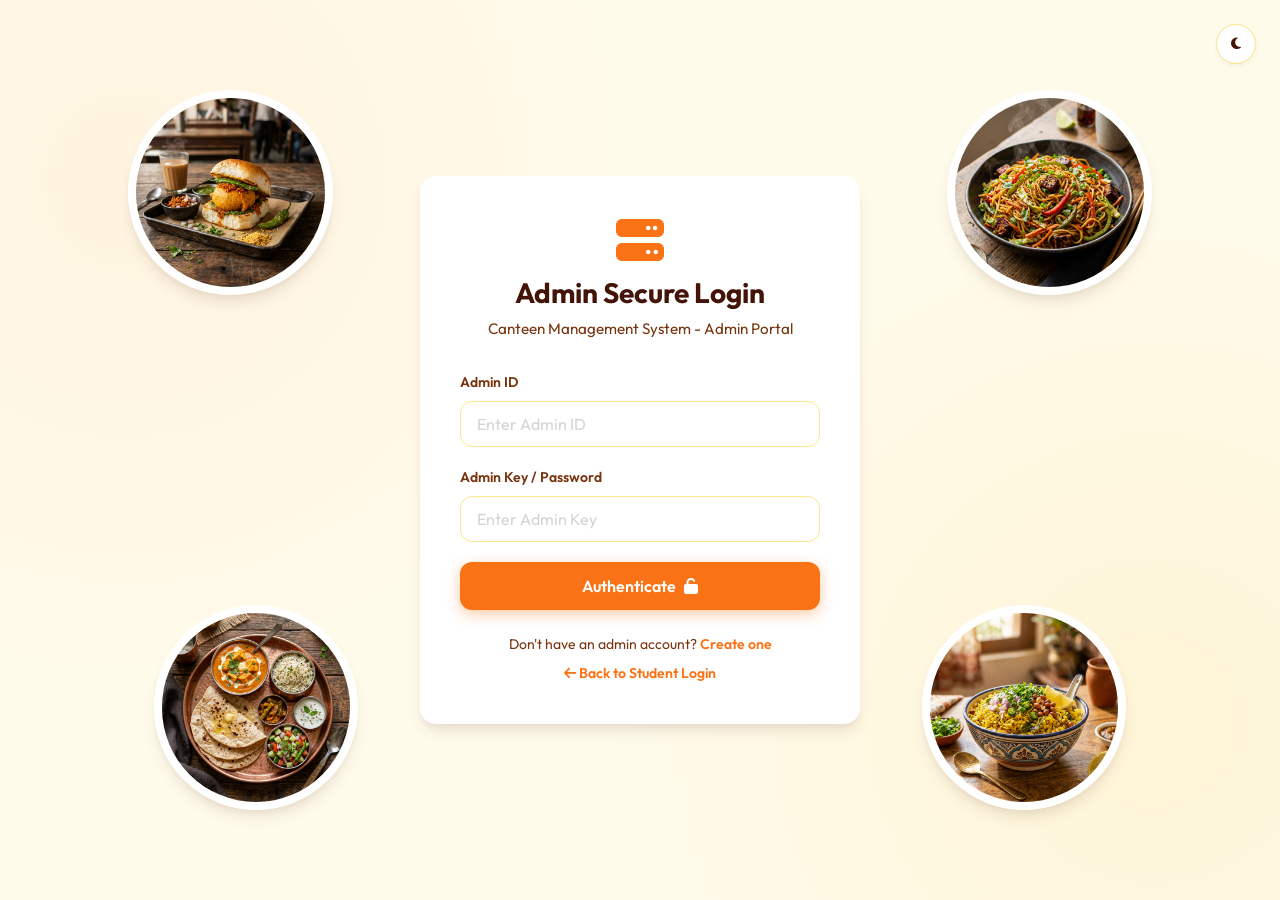
==== admin-dashboard.html @ 91aa5bc1 "Initial commit - Smart Canteen System" ====
<!DOCTYPE html>
<html lang="en">
<head>
    <meta charset="UTF-8">
    <meta name="viewport" content="width=device-width, initial-scale=1.0">
    <title>Admin Dashboard | Smart Canteen</title>
    <link href="https://fonts.googleapis.com/css2?family=Outfit:wght@300;400;500;600;700&display=swap" rel="stylesheet">
    <link rel="stylesheet" href="https://cdnjs.cloudflare.com/ajax/libs/font-awesome/6.4.0/css/all.min.css">
    <link rel="stylesheet" href="style.css">
    <style>
        .admin-main { padding-top: 2rem; padding-bottom: 4rem; }
        .stats-grid { display: grid; grid-template-columns: repeat(auto-fit, minmax(200px, 1fr)); gap: 1.5rem; margin-bottom: 2.5rem; }
        .stat-card { background: var(--surface); padding: 1.5rem; border-radius: var(--radius-lg); box-shadow: var(--shadow-sm); border-bottom: 4px solid var(--primary); }
        .stat-val { font-size: 2rem; font-weight: 700; color: var(--text-main); }
        .stat-label { font-size: 0.9rem; color: var(--text-muted); font-weight: 500; }
        
        .admin-section { background: var(--surface); border-radius: var(--radius-lg); box-shadow: var(--shadow-sm); padding: 1.5rem; margin-bottom: 2.5rem; }
        .table-responsive { overflow-x: auto; }
        table { width: 100%; border-collapse: collapse; text-align: left; }
        th { padding: 1rem; border-bottom: 2px solid var(--border); font-weight: 700; color: var(--text-muted); }
        td { padding: 1rem; border-bottom: 1px solid var(--border); vertical-align: middle; }
        
        .status-select { padding: 0.4rem; border-radius: var(--radius-sm); border: 1px solid var(--border); background: var(--surface); color: var(--text-main); font-family: inherit; }
        .status-select option { background: var(--surface); color: var(--text-main); }
        
        .inventory-item { display: flex; justify-content: space-between; align-items: center; padding: 0.75rem 0; border-bottom: 1px solid var(--border); }
        .switch { position: relative; display: inline-block; width: 50px; height: 24px; }
        .switch input { opacity: 0; width: 0; height: 0; }
        .slider { position: absolute; cursor: pointer; top: 0; left: 0; right: 0; bottom: 0; background-color: #ccc; transition: .4s; border-radius: 24px; }
        .slider:before { position: absolute; content: ""; height: 18px; width: 18px; left: 4px; bottom: 3px; background-color: white; transition: .4s; border-radius: 50%; }
        input:checked + .slider { background-color: var(--primary); }
        input:checked + .slider:before { transform: translateX(26px); }
    </style>
</head>
<body style="background-color: var(--background);">
    <header class="app-header">
        <div class="container nav-container">
            <a href="#" class="nav-brand">
                <i class="fa-solid fa-shield-halved"></i> Admin Portal
            </a>
            <div class="nav-actions">
                <button id="theme-toggle" class="theme-toggle-nav"><i class="fa-solid fa-moon"></i></button>
                <div class="user-profile">
                    <div class="user-avatar" style="background: var(--text-main); color: white;">A</div>
                    <div class="user-info" style="display: block;">
                        <div class="user-name">Head Administrator</div>
                        <div class="user-role">System Access Enabled</div>
                    </div>
                </div>
                <button class="btn btn-outline" style="width: auto; padding: 0.5rem 1rem;" onclick="window.logout()">
                    Logout <i class="fa-solid fa-right-from-bracket"></i>
                </button>
            </div>
        </div>
    </header>

    <main class="container admin-main">
        <div class="stats-grid animate-fade-in">
            <div class="stat-card">
                <div class="stat-label">Total Revenue</div>
                <div class="stat-val" id="stat-revenue">₹0.00</div>
            </div>
            <div class="stat-card">
                <div class="stat-label">Total Orders</div>
                <div class="stat-val" id="stat-orders">0</div>
            </div>
            <div class="stat-card" style="border-color: var(--success);">
                <div class="stat-label">Items Sold Today</div>
                <div class="stat-val" id="stat-items">0</div>
            </div>
            <div class="stat-card" style="border-color: var(--secondary);">
                <div class="stat-label">Stock Warnings</div>
                <div class="stat-val" id="stat-stock">0</div>
            </div>
        </div>

        <!-- Canteen Settings -->
        <div class="admin-section animate-fade-in">
            <h2 style="margin-bottom:1.5rem;"><i class="fa-solid fa-clock" style="color:var(--primary);"></i> Canteen Operating Hours</h2>
            <div style="background:var(--background); padding:1.5rem; border-radius:var(--radius-md); display:flex; gap:1.5rem; align-items:center; flex-wrap:wrap;">
                <div style="flex:1; min-width:200px;">
                    <label class="form-label">Opening Time</label>
                    <input type="time" id="canteen-open" class="form-input">
                </div>
                <div style="flex:1; min-width:200px;">
                    <label class="form-label">Closing Time</label>
                    <input type="time" id="canteen-close" class="form-input">
                </div>
                <div style="display:flex; align-items:flex-end;">
                    <button class="btn btn-primary" style="margin-top:auto;" onclick="saveCanteenHours()">
                        <i class="fa-solid fa-save"></i> Save Hours
                    </button>
                </div>
            </div>
            <p style="font-size: 0.85rem; color: var(--text-muted); margin-top: 0.5rem;"><i class="fa-solid fa-circle-info"></i> Students will not be able to interact with the cart out of these hours.</p>
        </div>

        <!-- Monthly Sales Section -->
        <div class="admin-section animate-fade-in delay-1">
            <div style="display: flex; justify-content: space-between; align-items: center; margin-bottom: 1.5rem; flex-wrap: wrap; gap: 1rem;">
                <h2><i class="fa-solid fa-chart-bar" style="color: var(--primary);"></i> Sales Report</h2>
                <div style="display: flex; gap: 0.5rem;">
                    <select id="report-type-filter" class="status-select" style="padding: 0.5rem 1rem; font-size: 0.95rem;" onchange="renderSalesReport()">
                        <option value="daily">Daily</option>
                        <option value="weekly">Weekly</option>
                        <option value="monthly" selected>Monthly</option>
                    </select>
                </div>
            </div>
            <!-- Bar Chart -->
            <div id="monthly-chart" style="display: flex; align-items: flex-end; gap: 0.5rem; height: 180px; padding: 0 0.5rem 0.5rem; border-bottom: 2px solid var(--border); margin-bottom: 1.5rem; overflow-x: auto;"></div>
            <!-- Monthly Table -->
            <div class="table-responsive">
                <table>
                    <thead>
                        <tr>
                            <th id="report-period-head">Period</th>
                            <th>Orders</th>
                            <th>Items Sold</th>
                            <th>Revenue (Delivered)</th>
                            <th>Avg. Order Value</th>
                        </tr>
                    </thead>
                    <tbody id="monthly-table-body"></tbody>
                    <tfoot>
                        <tr style="font-weight: 700; background: var(--background);">
                            <td>Total</td>
                            <td id="monthly-total-orders">0</td>
                            <td id="monthly-total-items">0</td>
                            <td id="monthly-total-revenue">₹0.00</td>
                            <td>—</td>
                        </tr>
                    </tfoot>
                </table>
            </div>
        </div>

        <div class="admin-section animate-fade-in delay-2">
            <h2 style="margin-bottom: 1.5rem;"><i class="fa-solid fa-list-check" style="color: var(--primary);"></i> Live Order Management</h2>
            <div class="table-responsive">
                <table>
                    <thead>
                        <tr>
                            <th>Order ID</th>
                            <th>Customer</th>
                            <th>Items</th>
                            <th>Total</th>
                            <th>Status</th>
                        </tr>
                    </thead>
                    <tbody id="orders-admin-body">
                        <!-- Loaded via JS -->
                    </tbody>
                </table>
            </div>
        </div>

        <!-- Menu Management -->
        <div class="admin-section animate-fade-in delay-3">
            <h2 style="margin-bottom:1.5rem;"><i class="fa-solid fa-utensils" style="color:var(--primary);"></i> Menu Management</h2>
            <details style="margin-bottom:1.5rem;">
                <summary style="cursor:pointer;font-weight:700;color:var(--primary);padding:0.75rem;background:var(--background);border-radius:var(--radius-md);display:flex;align-items:center;gap:0.5rem;">
                    <i class="fa-solid fa-circle-plus"></i>&nbsp;Add New Menu Item
                </summary>
                <div style="border:1px solid var(--border);border-radius:0 0 var(--radius-md) var(--radius-md);padding:1.25rem;display:grid;grid-template-columns:1fr 1fr;gap:1rem;">
                    <div><label class="form-label">Name *</label><input type="text" id="new-name" class="form-input" placeholder="e.g. Paneer Tikka"></div>
                    <div><label class="form-label">Price (Rs) *</label><input type="number" id="new-price" class="form-input" placeholder="80" min="1"></div>
                    <div><label class="form-label">Type *</label><select id="new-type" class="form-input status-select" style="padding:0.75rem;"><option value="veg">Veg</option><option value="non-veg">Non-Veg</option></select></div>
                    <div><label class="form-label">Category *</label><select id="new-category" class="form-input status-select" style="padding:0.75rem;"><option value="Snacks">Snacks</option><option value="Breakfast">Breakfast</option><option value="Meals">Lunch / Meals</option><option value="Beverages">Beverages</option><option value="Chinese">Chinese</option><option value="Burgers">Fast Food</option><option value="Starters">Starters</option></select></div>
                    <div style="grid-column:1/-1;"><label class="form-label">Image URL</label><input type="text" id="new-img" class="form-input" placeholder="https://... or leave blank for auto-image"></div>
                    <div style="grid-column:1/-1;"><label class="form-label">Description</label><input type="text" id="new-desc" class="form-input" placeholder="Short description"></div>
                    <div style="grid-column:1/-1;"><button class="btn btn-primary" style="width:auto;" onclick="adminAddItem()"><i class="fa-solid fa-plus"></i> Add to Menu</button></div>
                </div>
            </details>
            <div style="margin-bottom: 1.25rem; position: relative;">
                <i class="fa-solid fa-search" style="position: absolute; left: 1rem; top: 50%; transform: translateY(-50%); color: var(--text-muted);"></i>
                <input type="text" id="admin-menu-search" class="form-input" placeholder="Search menu by name, type, or description..." style="padding-left: 2.75rem; border-radius: var(--radius-full);" oninput="renderMenuManagement()">
            </div>
            
            <details class="animate-fade-in" style="margin-bottom: 1.5rem;">
                <summary style="cursor:pointer;font-weight:700;color:var(--primary);padding:0.75rem;background:var(--background);border-radius:var(--radius-md);display:flex;align-items:center;gap:0.5rem; border: 1px solid var(--border);">
                    <i class="fa-solid fa-list"></i>&nbsp;Existing Menu Items (Click to minimize/expand)
                </summary>
                <div class="table-responsive" style="border: 1px solid var(--border); border-top: none; border-radius: 0 0 var(--radius-md) var(--radius-md); max-height: 400px; overflow-y: auto;">
                    <table>
                        <thead><tr><th style="position:sticky; top:0; background:var(--surface);">#</th><th style="position:sticky; top:0; background:var(--surface);">Name</th><th style="position:sticky; top:0; background:var(--surface);">Type</th><th style="position:sticky; top:0; background:var(--surface);">Price</th><th style="position:sticky; top:0; background:var(--surface);">Availability</th><th style="position:sticky; top:0; background:var(--surface);">Actions</th></tr></thead>
                        <tbody id="menu-manage-body"></tbody>
                    </table>
                </div>
            </details>
        </div>


        <!-- Edit Item Modal -->
        <div id="edit-item-modal" style="display:none;position:fixed;top:0;left:0;width:100%;height:100%;background:rgba(0,0,0,0.6);z-index:4000;align-items:center;justify-content:center;backdrop-filter:blur(4px);">
            <div style="background:var(--surface);width:90%;max-width:480px;border-radius:var(--radius-lg);padding:1.5rem;box-shadow:var(--shadow-lg);">
                <h3 style="margin-bottom:1.25rem;"><i class="fa-solid fa-pen-to-square" style="color:var(--primary);"></i> Edit Menu Item</h3>
                <input type="hidden" id="edit-id">
                <div style="display:grid;grid-template-columns:1fr 1fr;gap:1rem;">
                    <div><label class="form-label">Name</label><input type="text" id="edit-name" class="form-input"></div>
                    <div><label class="form-label">Price (Rs)</label><input type="number" id="edit-price" class="form-input" min="1"></div>
                    <div><label class="form-label">Type</label><select id="edit-type" class="form-input status-select" style="padding:0.75rem;"><option value="veg">Veg</option><option value="non-veg">Non-Veg</option></select></div>
                    <div><label class="form-label">Image URL</label><input type="text" id="edit-img" class="form-input"></div>
                    <div style="grid-column:1/-1;"><label class="form-label">Description</label><input type="text" id="edit-desc" class="form-input"></div>
                </div>
                <div style="display:flex;gap:1rem;margin-top:1.25rem;">
                    <button class="btn btn-outline" style="flex:1;" onclick="closeEditModal()">Cancel</button>
                    <button class="btn btn-primary" style="flex:2;" onclick="saveEditItem()"><i class="fa-solid fa-check"></i> Save Changes</button>
                </div>
            </div>
        </div>
    </main>

    <script src="js/state.js"></script>
    <script src="js/auth.js"></script>
    <script src="js/menu.js"></script> <!-- To get menuItems array -->
    <script>
        // Secure Admin check
        if (typeof window.requireAdmin === 'function') requireAdmin();

        async function renderAdminDashboard() {
            const orders = window.getAllOrders ? window.getAllOrders() : [];
            const oosCount = JSON.parse(localStorage.getItem('canteen_out_of_stock') || '[]').length;
            
            try {
                const res = await fetch('http://127.0.0.1:5000/api/admin/dashboard');
                const data = await res.json();
                if (data.overall) {
                    document.getElementById('stat-revenue').innerText = `₹${data.overall.total_revenue.toFixed(2)}`;
                    document.getElementById('stat-orders').innerText = data.overall.total_orders;
                }
            } catch (err) {
                // Fallback to local
                const revenue = orders.reduce((sum, o) => sum + o.total, 0);
                document.getElementById('stat-revenue').innerText = `₹${revenue.toFixed(2)}`;
                document.getElementById('stat-orders').innerText = orders.length;
            }

            const totalItems = orders.reduce((sum, o) => sum + o.items.reduce((s,i) => s + i.qty, 0), 0);
            document.getElementById('stat-items').innerText = totalItems;
            document.getElementById('stat-stock').innerText = oosCount;

            const tableBody = document.getElementById('orders-admin-body');
            tableBody.innerHTML = orders.map(order => `
                <tr>
                    <td><strong>${order.id}</strong><div style="font-size: 0.75rem; color: var(--text-muted);">${new Date(order.time).toLocaleTimeString()}</div></td>
                    <td>${order.userName}<div style="font-size: 0.75rem; color: var(--text-muted);">${order.userType}</div></td>
                    <td>${order.items.map(i => `${i.qty}x ${i.name}`).join(', ')}</td>
                    <td>₹${order.total.toFixed(2)}</td>
                    <td>
                        <select class="status-select" onchange="handleStatusChange('${order.id}', this.value)">
                            <option value="pending" ${order.status === 'pending' ? 'selected' : ''}>Pending</option>
                            <option value="preparing" ${order.status === 'preparing' ? 'selected' : ''}>Preparing</option>
                            <option value="ready" ${order.status === 'ready' ? 'selected' : ''}>Ready</option>
                            <option value="delivered" ${order.status === 'delivered' ? 'selected' : ''}>Delivered</option>
                            <option value="cancelled" ${order.status === 'cancelled' ? 'selected' : ''}>Cancelled</option>
                        </select>
                    </td>
                </tr>
            `).join('');

            const invList = document.getElementById('inventory-list');
            if (window.menuItems) {
                invList.innerHTML = window.menuItems.map(item => {
                    const isOOS = window.isOutOfStock(item.name);
                    return `
                        <div class="inventory-item">
                            <div>
                                <strong>${item.name}</strong>
                                <span style="font-size: 0.8rem; margin-left:1rem; color: var(--text-muted);">${item.type}</span>
                            </div>
                            <div style="display: flex; align-items: center; gap: 1rem;">
                                <span style="font-size: 0.8rem; font-weight: 700; color: ${isOOS ? 'var(--danger)' : 'var(--success)'};">${isOOS ? 'OUT OF STOCK' : 'AVAILABLE'}</span>
                                <label class="switch">
                                    <input type="checkbox" ${!isOOS ? 'checked' : ''} onchange="handleStockToggle('${item.name}')">
                                    <span class="slider"></span>
                                </label>
                            </div>
                        </div>
                    `;
                }).join('');
            }
        }

        window.handleStatusChange = function(id, val) {
            if (window.updateOrderStatus(id, val)) renderAdminDashboard();
        }

        window.handleStockToggle = function(name) {
            window.toggleOutOfStock(name);
            renderMenuManagement();
            renderAdminDashboard();
        }

        // ---- Menu Management ----
        function renderMenuManagement() {
            let menu = window.getAdminMenu ? window.getAdminMenu() : (window.menuItems || []);
            
            // Search filter
            const searchTerm = (document.getElementById('admin-menu-search')?.value || '').toLowerCase();
            if (searchTerm) {
                menu = menu.filter(item => 
                    item.name.toLowerCase().includes(searchTerm) || 
                    (item.desc && item.desc.toLowerCase().includes(searchTerm)) ||
                    (item.type && item.type.toLowerCase().includes(searchTerm))
                );
            }
            
            const tbody = document.getElementById('menu-manage-body');
            tbody.innerHTML = menu.map((item, idx) => {
                const isOOS = window.isOutOfStock(item.name);
                return `<tr>
                    <td>${idx + 1}</td>
                    <td><strong>${item.name}</strong><div style="font-size:0.75rem;color:var(--text-muted);">${item.desc || ''}</div></td>
                    <td><span style="font-size:0.8rem;font-weight:600;color:${item.type==='veg'?'var(--success)':'#ef4444'}">${item.type === 'veg' ? '🥗 Veg' : '🍗 Non-Veg'}</span></td>
                    <td style="font-weight:600;">₹${item.price}</td>
                    <td>
                        <label class="switch">
                            <input type="checkbox" ${!isOOS ? 'checked' : ''} onchange="handleStockToggle('${item.name}')">
                            <span class="slider"></span>
                        </label>
                        <span style="font-size:0.75rem;color:${isOOS?'var(--danger)':'var(--success)'}; margin-left:0.5rem;">${isOOS?'Out of Stock':'Available'}</span>
                    </td>
                    <td style="display:flex; gap:0.5rem; flex-wrap:wrap;">
                        <button class="btn btn-outline" style="padding:0.4rem 0.7rem; font-size:0.8rem;" onclick="openEditModal(${item.id})"><i class="fa-solid fa-pen"></i> Edit</button>
                        <button style="padding:0.4rem 0.7rem; font-size:0.8rem; background:#ef4444; color:white; border:none; border-radius:var(--radius-sm); cursor:pointer;" onclick="adminDeleteItem(${item.id})"><i class="fa-solid fa-trash"></i> Delete</button>
                    </td>
                </tr>`;
            }).join('');
        }

        window.adminAddItem = async function() {
            const name = document.getElementById('new-name').value.trim();
            const price = parseFloat(document.getElementById('new-price').value);
            const type = document.getElementById('new-type').value;
            const category = document.getElementById('new-category').value;
            const img = document.getElementById('new-img').value.trim() || '';
            const desc = document.getElementById('new-desc').value.trim();
            if (!name || !price) { alert('Name and Price are required!'); return; }
            await window.addMenuItem({ name, price, type, category, img, desc });
            ['new-name','new-price','new-img','new-desc'].forEach(id => document.getElementById(id).value = '');
            renderMenuManagement();
            alert(`✅ "${name}" added to menu!`);
        };

        window.openEditModal = function(id) {
            const menu = window.getAdminMenu();
            const item = menu.find(i => i.id === id);
            if (!item) return;
            document.getElementById('edit-id').value = id;
            document.getElementById('edit-name').value = item.name;
            document.getElementById('edit-price').value = item.price;
            document.getElementById('edit-type').value = item.type;
            document.getElementById('edit-img').value = item.img || '';
            document.getElementById('edit-desc').value = item.desc || '';
            document.getElementById('edit-item-modal').style.display = 'flex';
        };

        window.closeEditModal = function() {
            document.getElementById('edit-item-modal').style.display = 'none';
        };

        window.saveEditItem = async function() {
            const id = parseInt(document.getElementById('edit-id').value);
            const updates = {
                name: document.getElementById('edit-name').value.trim(),
                price: parseFloat(document.getElementById('edit-price').value),
                type: document.getElementById('edit-type').value,
                img: document.getElementById('edit-img').value.trim(),
                desc: document.getElementById('edit-desc').value.trim()
            };
            if (!updates.name || !updates.price) { alert('Name and Price are required!'); return; }
            await window.updateMenuItem(id, updates);
            closeEditModal();
            renderMenuManagement();
        };

        window.adminDeleteItem = async function(id) {
            const menu = window.getAdminMenu();
            const item = menu.find(i => i.id === id);
            if (!item) return;
            if (!confirm(`Delete "${item.name}" from the menu? This cannot be undone.`)) return;
            await window.deleteMenuItem(id);
            renderMenuManagement();
        };

        // ---- Sales Reports ----
        const MONTHS = ['Jan','Feb','Mar','Apr','May','Jun','Jul','Aug','Sep','Oct','Nov','Dec'];

        async function renderSalesReport() {
            const reportType = document.getElementById('report-type-filter').value;
            const periodHead = document.getElementById('report-period-head');
            if(reportType === 'daily') periodHead.innerText = 'Date';
            else if(reportType === 'weekly') periodHead.innerText = 'Week';
            else periodHead.innerText = 'Month';

            try {
                const res = await fetch('http://127.0.0.1:5000/api/admin/dashboard');
                const data = await res.json();
                
                if (data.monthly_sales && data.daily_sales && data.weekly_sales) {
                    let activeData = data.monthly_sales;
                    let labelKey = 'month';
                    let revKey = 'monthly_revenue';
                    
                    if (reportType === 'daily') {
                        activeData = data.daily_sales;
                        labelKey = 'date';
                        revKey = 'daily_revenue';
                    } else if (reportType === 'weekly') {
                        activeData = data.weekly_sales;
                        labelKey = 'week';
                        revKey = 'weekly_revenue';
                    }

                    const maxRev = Math.max(...activeData.map(m => parseFloat(m[revKey])), 1);

                    const chart = document.getElementById('monthly-chart');
                    chart.innerHTML = [...activeData].reverse().slice(-12).map(m => {
                        const rev = parseFloat(m[revKey]);
                        const pct = Math.round((rev / maxRev) * 100);
                        const color = rev > 0 ? 'var(--primary)' : 'var(--border)';
                        return `
                            <div style="display:flex;flex-direction:column;align-items:center;flex:1;min-width:40px;gap:4px;">
                                <span style="font-size:0.65rem;font-weight:700;color:var(--text-muted);">${rev > 0 ? '₹' + (rev/1000).toFixed(1) + 'k' : ''}</span>
                                <div style="width:100%;background:${color};border-radius:4px 4px 0 0;height:${Math.max(pct, rev > 0 ? 4 : 2)}%;transition:height 0.4s ease;"></div>
                                <span style="font-size:0.7rem;color:var(--text-muted);">${m[labelKey]}</span>
                            </div>
                        `;
                    }).join(''); // Show oldest to newest in chart

                    // Table
                    const tbody = document.getElementById('monthly-table-body');
                    let totOrders = 0, totRev = 0;
                    tbody.innerHTML = activeData.map(m => {
                        const orders = m.total_orders;
                        const rev = parseFloat(m[revKey]);
                        totOrders += orders;
                        totRev += rev;
                        const avg = orders > 0 ? (rev / orders) : 0;
                        return `<tr>
                            <td><strong>${m[labelKey]}</strong></td>
                            <td>${orders}</td>
                            <td>—</td>
                            <td style="color:var(--primary);font-weight:600;">₹${rev.toFixed(2)}</td>
                            <td>₹${avg.toFixed(2)}</td>
                        </tr>`;
                    }).join('') || `<tr><td colspan="5" style="text-align:center;color:var(--text-muted);padding:2rem;">No data available</td></tr>`;

                    document.getElementById('monthly-total-orders').innerText = totOrders;
                    document.getElementById('monthly-total-items').innerText = '—';
                    document.getElementById('monthly-total-revenue').innerText = `₹${totRev.toFixed(2)}`;
                    return;
                }
            } catch (err) {
                console.error("Failed to fetch backend dashboard data", err);
            }

            // Fallback: Local logic (Simplified fallback since backend is updated)
            const orders = window.getAllOrders ? window.getAllOrders() : [];
            const localData = Array.from({length: 12}, (_, i) => ({ month: i, orders: 0, items: 0, revenue: 0 }));

            orders.forEach(o => {
                const d = new Date(o.time);
                if (d.getFullYear() !== new Date().getFullYear()) return;
                const m = d.getMonth();
                localData[m].orders++;
                if (o.status === 'delivered') localData[m].revenue += o.total;
                localData[m].items += o.items.reduce((s,i) => s + i.qty, 0);
            });

            const maxRev = Math.max(...localData.map(m => m.revenue), 1);

            // Bar Chart
            const chart = document.getElementById('monthly-chart');
            chart.innerHTML = localData.map(m => {
                const pct = Math.round((m.revenue / maxRev) * 100);
                const color = m.revenue > 0 ? 'var(--primary)' : 'var(--border)';
                return `
                    <div style="display:flex;flex-direction:column;align-items:center;flex:1;min-width:40px;gap:4px;">
                        <span style="font-size:0.65rem;font-weight:700;color:var(--text-muted);">${m.revenue > 0 ? '₹' + (m.revenue/1000).toFixed(1) + 'k' : ''}</span>
                        <div style="width:100%;background:${color};border-radius:4px 4px 0 0;height:${Math.max(pct, m.revenue > 0 ? 4 : 2)}%;transition:height 0.4s ease;"></div>
                        <span style="font-size:0.7rem;color:var(--text-muted);">${MONTHS[m.month]}</span>
                    </div>
                `;
            }).join('');

            // Table
            const tbody = document.getElementById('monthly-table-body');
            let totOrders = 0, totItems = 0, totRev = 0;
            tbody.innerHTML = localData.map(m => {
                if (m.orders === 0) return '';
                totOrders += m.orders;
                totItems += m.items;
                totRev += m.revenue;
                const avg = m.orders > 0 ? (m.revenue / m.orders) : 0;
                return `<tr>
                    <td><strong>${MONTHS[m.month]}</strong></td>
                    <td>${m.orders}</td>
                    <td>${m.items}</td>
                    <td style="color:var(--primary);font-weight:600;">₹${m.revenue.toFixed(2)}</td>
                    <td>₹${avg.toFixed(2)}</td>
                </tr>`;
            }).join('') || `<tr><td colspan="5" style="text-align:center;color:var(--text-muted);padding:2rem;">No orders found for ${year}</td></tr>`;

            document.getElementById('monthly-total-orders').innerText = totOrders;
            document.getElementById('monthly-total-items').innerText = totItems;
            document.getElementById('monthly-total-revenue').innerText = `₹${totRev.toFixed(2)}`;
        }

        // ---- Canteen Settings ----
        async function fetchCanteenHours() {
            try {
                const res = await fetch('http://127.0.0.1:5000/api/settings');
                if (res.ok) {
                    const data = await res.json();
                    if (data.settings) {
                        document.getElementById('canteen-open').value = data.settings.opening_time || '09:00';
                        document.getElementById('canteen-close').value = data.settings.closing_time || '18:00';
                    }
                }
            } catch (err) {
                console.error("Failed to fetch settings", err);
            }
        }

        async function saveCanteenHours() {
            const open = document.getElementById('canteen-open').value;
            const close = document.getElementById('canteen-close').value;
            if (!open || !close) { alert('Please select both opening and closing times.'); return; }
            
            try {
                const res = await fetch('http://127.0.0.1:5000/api/settings', {
                    method: 'PUT',
                    headers: { 'Content-Type': 'application/json' },
                    body: JSON.stringify({ settings: { opening_time: open, closing_time: close } })
                });
                if (res.ok) {
                    alert('Canteen operating hours updated successfully!');
                } else {
                    alert('Failed to update hours.');
                }
            } catch(e) {
                console.error(e);
                alert('Error updating hours');
            }
        }

        document.addEventListener('DOMContentLoaded', () => {
            renderAdminDashboard();
            renderSalesReport();
            fetchCanteenHours();
            if (typeof renderMenuManagement === 'function') renderMenuManagement();
        });
    </script>
    <script src="script.js"></script>
</body>
</html>
---- style.css ----
:root {
    --primary: #f97316;
    --primary-hover: #ea580c;
    --primary-light: #ffedd5;
    --secondary: #fbbf24;
    --background: #fffbeb;
    --surface: #ffffff;
    --text-main: #431407;
    --text-muted: #78350f;
    --text-light: #9a3412;
    --border: #fde68a;
    --success: #10b981;
    --danger: #ef4444;
    --shadow-sm: 0 2px 4px rgba(67, 20, 7, 0.05);
    --shadow-md: 0 4px 6px -1px rgba(67, 20, 7, 0.1), 0 2px 4px -1px rgba(67, 20, 7, 0.06);
    --shadow-lg: 0 10px 15px -3px rgba(67, 20, 7, 0.1), 0 4px 6px -2px rgba(67, 20, 7, 0.05);
    --radius-sm: 0.5rem;
    --radius-md: 0.75rem;
    --radius-lg: 1rem;
    --radius-full: 9999px;
    --transition: all 0.3s cubic-bezier(0.4, 0, 0.2, 1);
  }
  
  [data-theme="dark"] {
    --primary: #f97316;
    --primary-hover: #fb923c;
    --primary-light: #431407;
    --secondary: #fbbf24;
    --background: #1c1917;
    --surface: #292524;
    --text-main: #f5f5f4;
    --text-muted: #d6d3d1;
    --text-light: #a8a29e;
    --border: #44403c;
    --shadow-sm: 0 2px 4px rgba(0, 0, 0, 0.2);
    --shadow-md: 0 4px 6px -1px rgba(0, 0, 0, 0.3), 0 2px 4px -1px rgba(0, 0, 0, 0.2);
    --shadow-lg: 0 10px 15px -3px rgba(0, 0, 0, 0.3), 0 4px 6px -2px rgba(0, 0, 0, 0.2);
  }
  
  /* Theme Toggle */
  .theme-toggle-floating {
    position: absolute;
    top: 1.5rem;
    right: 1.5rem;
    background: var(--surface);
    color: var(--text-main);
    border: 1px solid var(--border);
    width: 40px;
    height: 40px;
    border-radius: var(--radius-full);
    display: flex;
    align-items: center;
    justify-content: center;
    cursor: pointer;
    box-shadow: var(--shadow-sm);
    transition: var(--transition);
    z-index: 1000;
  }
  
  .theme-toggle-floating:hover {
    color: var(--primary);
    border-color: var(--primary);
    transform: translateY(-2px);
  }
  
  .theme-toggle-nav {
    background: none;
    border: none;
    color: var(--text-main);
    font-size: 1.25rem;
    cursor: pointer;
    transition: var(--transition);
    display: flex;
    align-items: center;
    justify-content: center;
  }
  
  .theme-toggle-nav:hover {
    color: var(--primary);
  }
  
  * {
    margin: 0;
    padding: 0;
    box-sizing: border-box;
  }
  
  body {
    font-family: 'Outfit', sans-serif;
    background-color: var(--background);
    color: var(--text-main);
    line-height: 1.5;
    min-height: 100vh;
    display: flex;
    flex-direction: column;
  }
  
  /* Utilities */
  .container {
    width: 100%;
    max-width: 1200px;
    margin: 0 auto;
    padding: 0 1.5rem;
  }
  
  .auth-layout {
    display: flex;
    align-items: center;
    justify-content: center;
    min-height: 100vh;
    padding: 2rem;
    position: relative;
    overflow: hidden;
    background-image: radial-gradient(circle at 10% 20%, rgba(249, 115, 22, 0.05) 0%, transparent 40%),
                      radial-gradient(circle at 90% 80%, rgba(251, 191, 36, 0.1) 0%, transparent 40%);
  }
  
  /* Background Illustrations */
  .bg-illustrations {
    position: absolute;
    top: 0;
    left: 0;
    width: 100%;
    height: 100%;
    pointer-events: none;
    z-index: 0;
  }
  
  /* Static Food Background Images */
  .bg-image {
    position: absolute;
    width: clamp(120px, 16vw, 220px);
    height: clamp(120px, 16vw, 220px);
    object-fit: cover;
    border-radius: 50%; /* Clean circular container */
    box-shadow: var(--shadow-lg);
    border: 8px solid var(--surface);
    transition: transform 0.3s ease;
    z-index: 1;
  }
  
  [data-theme="dark"] .bg-image {
    box-shadow: 0 10px 25px -5px rgba(0, 0, 0, 0.6);
    border-color: #3f3f46;
  }
  
  .bg-image:hover {
    transform: scale(1.05);
  }
  
  /* Canteen Layout Positioning */
  .bg-img-1 { 
      top: 10%; 
      left: clamp(2%, 10vw, 15%); 
  } /* Vada Pav - Top Left */
  
  .bg-img-2 { 
      bottom: 10%; 
      left: clamp(5%, 12vw, 18%); 
  } /* Tea - Bottom Left */
  
  .bg-img-3 { 
      top: 10%; 
      right: clamp(2%, 10vw, 15%); 
  } /* Noodles - Top Right */
  
  .bg-img-4 { 
      bottom: 10%; 
      right: clamp(5%, 12vw, 18%); 
  } /* Poha - Bottom Right */
  
  .auth-card {
    background: var(--surface);
    width: 100%;
    max-width: 440px;
    border-radius: var(--radius-lg);
    box-shadow: var(--shadow-lg);
    padding: 2.5rem;
    position: relative;
    overflow: hidden;
    z-index: 10;
  }
  
  .auth-header {
    text-align: center;
    margin-bottom: 2rem;
  }
  
  .auth-header .logo-icon {
    font-size: 3rem;
    color: var(--primary);
    margin-bottom: 0.5rem;
    display: inline-block;
    animation: bounce 2s infinite ease-in-out;
  }
  
  .auth-header h1 {
    font-size: 1.75rem;
    font-weight: 700;
    color: var(--text-main);
  }
  
  .auth-header p {
    color: var(--text-muted);
    font-size: 0.95rem;
    margin-top: 0.25rem;
  }
  
  /* Forms */
  .form-group {
    margin-bottom: 1.25rem;
  }
  
  .form-label {
    display: block;
    font-size: 0.875rem;
    font-weight: 600;
    color: var(--text-muted);
    margin-bottom: 0.5rem;
  }
  
  .form-input {
    width: 100%;
    padding: 0.75rem 1rem;
    border: 1.5px solid var(--border);
    border-radius: var(--radius-md);
    font-family: inherit;
    font-size: 1rem;
    color: var(--text-main);
    background-color: var(--surface);
    transition: var(--transition);
  }
  
  .form-input:focus {
    outline: none;
    border-color: var(--primary);
    box-shadow: 0 0 0 3px var(--primary-light);
  }
  
  .form-input::placeholder {
    color: #d6d3d1;
  }
  
  .form-select {
    appearance: none;
    background-image: url("data:image/svg+xml,%3Csvg xmlns='http://www.w3.org/2000/svg' fill='none' viewBox='0 0 24 24' stroke='%2378350f'%3E%3Cpath stroke-linecap='round' stroke-linejoin='round' stroke-width='2' d='M19 9l-7 7-7-7'%3E%3C/path%3E%3C/svg%3E");
    background-repeat: no-repeat;
    background-position: right 1rem center;
    background-size: 1rem;
    padding-right: 2.5rem;
  }
  
  .btn {
    display: inline-flex;
    align-items: center;
    justify-content: center;
    gap: 0.5rem;
    width: 100%;
    padding: 0.875rem 1.5rem;
    border-radius: var(--radius-md);
    font-family: inherit;
    font-size: 1rem;
    font-weight: 600;
    cursor: pointer;
    transition: var(--transition);
    border: none;
  }
  
  .btn-primary {
    background-color: var(--primary);
    color: white;
    box-shadow: 0 4px 14px 0 rgba(249, 115, 22, 0.39);
  }
  
  .btn-primary:hover {
    background-color: var(--primary-hover);
    transform: translateY(-1px);
    box-shadow: 0 6px 20px rgba(249, 115, 22, 0.4);
  }
  
  .btn-primary:active {
    transform: translateY(1px);
  }
  
  .btn-outline {
    background-color: transparent;
    color: var(--primary);
    border: 2px solid var(--primary);
  }
  
  .btn-outline:hover {
    background-color: var(--primary-light);
  }
  
  .auth-footer {
    margin-top: 1.5rem;
    text-align: center;
    font-size: 0.875rem;
    color: var(--text-muted);
  }
  
  .auth-footer a {
    color: var(--primary);
    font-weight: 600;
    text-decoration: none;
    transition: var(--transition);
  }
  
  .auth-footer a:hover {
    text-decoration: underline;
    color: var(--primary-hover);
  }
  
  /* Animations */
  @keyframes bounce {
    0%, 100% { transform: translateY(0); }
    50% { transform: translateY(-5px); }
  }
  
  @keyframes fadeIn {
    from { opacity: 0; transform: translateY(10px); }
    to { opacity: 1; transform: translateY(0); }
  }
  
  .animate-fade-in {
    animation: fadeIn 0.5s ease-out forwards;
  }
  
  .delay-1 { animation-delay: 0.1s; }
  .delay-2 { animation-delay: 0.2s; }
  .delay-3 { animation-delay: 0.3s; }
  
  /* Dashboard Layout */
  .app-header {
    background-color: var(--surface);
    box-shadow: var(--shadow-sm);
    position: sticky;
    top: 0;
    z-index: 100;
  }
  
  .nav-container {
    display: flex;
    justify-content: space-between;
    align-items: center;
    height: 4.5rem;
  }
  
  .nav-brand {
    display: flex;
    align-items: center;
    gap: 0.75rem;
    font-size: 1.5rem;
    font-weight: 700;
    color: var(--text-main);
    text-decoration: none;
  }
  
  .nav-brand i {
    color: var(--primary);
    font-size: 1.75rem;
  }
  
  .nav-actions {
    display: flex;
    align-items: center;
    gap: 1.5rem;
  }
  
  .cart-btn {
    position: relative;
    background: none;
    border: none;
    color: var(--text-main);
    font-size: 1.5rem;
    cursor: pointer;
    transition: var(--transition);
  }
  
  .cart-btn:hover {
    color: var(--primary);
  }
  
  .cart-badge {
    position: absolute;
    top: -8px;
    right: -8px;
    background-color: var(--primary);
    color: white;
    font-size: 0.75rem;
    font-weight: 700;
    height: 20px;
    min-width: 20px;
    border-radius: var(--radius-full);
    display: flex;
    align-items: center;
    justify-content: center;
    padding: 0 4px;
  }
  
  .user-profile {
    display: flex;
    align-items: center;
    gap: 0.75rem;
  }
  
  .user-avatar {
    width: 40px;
    height: 40px;
    border-radius: var(--radius-full);
    background-color: var(--primary-light);
    color: var(--primary);
    display: flex;
    align-items: center;
    justify-content: center;
    font-weight: 700;
  }
  
  .user-info {
    display: none;
  }
  
  @media (min-width: 768px) {
    .user-info {
      display: block;
    }
  }
  
  .user-name {
    font-weight: 600;
    font-size: 0.95rem;
  }
  
  .user-role {
    font-size: 0.75rem;
    color: var(--text-muted);
  }
  
  /* Main Dashboard */
  .dashboard-main {
    padding: 2rem 0;
    flex: 1;
  }
  
  .category-filter {
    display: flex;
    gap: 1rem;
    overflow-x: auto;
    padding-bottom: 1rem;
    margin-bottom: 2rem;
    scrollbar-width: none;
  }
  
  .category-filter::-webkit-scrollbar {
    display: none;
  }
  
  .category-btn {
    white-space: nowrap;
    padding: 0.5rem 1.25rem;
    border-radius: var(--radius-full);
    background-color: var(--surface);
    color: var(--text-muted);
    border: 1px solid var(--border);
    font-weight: 500;
    cursor: pointer;
    transition: var(--transition);
    display: flex;
    align-items: center;
    gap: 0.5rem;
  }
  
  .category-btn:hover {
    border-color: var(--primary);
    color: var(--primary);
  }
  
  .category-btn.active {
    background-color: var(--primary);
    color: white;
    border-color: var(--primary);
  }
  
  /* Menu Grid */
  .menu-section {
    margin-bottom: 3rem;
  }
  
  .section-title {
    font-size: 1.5rem;
    margin-bottom: 1.5rem;
    display: flex;
    align-items: center;
    gap: 0.5rem;
  }
  
  .section-title i {
    color: var(--primary);
  }
  
  .menu-grid {
    display: grid;
    grid-template-columns: repeat(auto-fill, minmax(280px, 1fr));
    gap: 1.5rem;
  }
  
  .food-card {
    background: var(--surface);
    border-radius: var(--radius-lg);
    overflow: hidden;
    box-shadow: var(--shadow-sm);
    transition: var(--transition);
    border: 1px solid transparent;
    display: flex;
    flex-direction: column;
  }
  
  .food-card:hover {
    transform: translateY(-4px);
    box-shadow: var(--shadow-md);
    border-color: var(--border);
  }
  
  .food-img-wrapper {
    position: relative;
    height: 180px;
    overflow: hidden;
    background-color: var(--primary-light);
    display: flex;
    align-items: center;
    justify-content: center;
  }
  
  .food-img-wrapper img {
    width: 100%;
    height: 100%;
    object-fit: cover;
    transition: transform 0.5s ease;
  }
  
  .food-card:hover .food-img-wrapper img {
    transform: scale(1.05);
  }
  
  .food-badge {
    position: absolute;
    top: 1rem;
    right: 1rem;
    background-color: var(--surface);
    color: var(--success);
    font-size: 0.75rem;
    font-weight: 700;
    padding: 0.25rem 0.5rem;
    border-radius: var(--radius-md);
    box-shadow: var(--shadow-sm);
    display: flex;
    align-items: center;
    gap: 0.25rem;
  }
  
  .food-badge.non-veg {
    color: var(--danger);
  }
  
  .food-details {
    padding: 1.25rem;
    flex: 1;
    display: flex;
    flex-direction: column;
  }
  
  .food-title {
    font-size: 1.125rem;
    font-weight: 700;
    margin-bottom: 0.5rem;
  }
  
  .food-desc {
    font-size: 0.875rem;
    color: var(--text-muted);
    margin-bottom: 1rem;
    flex: 1;
  }
  
  .food-footer {
    display: flex;
    justify-content: space-between;
    align-items: center;
    margin-top: auto;
  }
  
  .food-price {
    font-size: 1.25rem;
    font-weight: 700;
    color: var(--primary);
  }
  
  .btn-add {
    background-color: var(--primary-light);
    color: var(--primary);
    border: none;
    width: 36px;
    height: 36px;
    border-radius: var(--radius-full);
    display: flex;
    align-items: center;
    justify-content: center;
    cursor: pointer;
    transition: var(--transition);
  }
  
  .btn-add:hover {
    background-color: var(--primary);
    color: white;
  }
  
  /* Cart Sidebar */
  .cart-sidebar {
    position: fixed;
    top: 0;
    right: -400px;
    width: 100%;
    max-width: 400px;
    height: 100vh;
    background-color: var(--surface);
    box-shadow: -4px 0 15px rgba(0,0,0,0.05);
    z-index: 1000;
    transition: right 0.3s ease-in-out;
    display: flex;
    flex-direction: column;
  }
  
  .cart-sidebar.open {
    right: 0;
  }
  
  .cart-overlay {
    position: fixed;
    top: 0;
    left: 0;
    width: 100%;
    height: 100%;
    background-color: rgba(67, 20, 7, 0.4);
    backdrop-filter: blur(2px);
    z-index: 999;
    opacity: 0;
    visibility: hidden;
    transition: all 0.3s ease;
  }
  
  .cart-overlay.show {
    opacity: 1;
    visibility: visible;
  }
  
  .cart-header {
    padding: 1.5rem;
    border-bottom: 1px solid var(--border);
    display: flex;
    justify-content: space-between;
    align-items: center;
  }
  
  .cart-header h2 {
    font-size: 1.25rem;
    display: flex;
    align-items: center;
    gap: 0.5rem;
  }
  
  .close-cart {
    background: none;
    border: none;
    font-size: 1.5rem;
    color: var(--text-muted);
    cursor: pointer;
    transition: var(--transition);
  }
  
  .close-cart:hover {
    color: var(--danger);
  }
  
  .cart-items {
    flex: 1;
    overflow-y: auto;
    padding: 1.5rem;
  }
  
  .cart-empty {
    height: 100%;
    display: flex;
    flex-direction: column;
    align-items: center;
    justify-content: center;
    color: var(--text-light);
    gap: 1rem;
  }
  
  .cart-empty i {
    font-size: 4rem;
    color: var(--border);
  }
  
  .cart-item {
    display: flex;
    gap: 1rem;
    margin-bottom: 1.5rem;
    padding-bottom: 1.5rem;
    border-bottom: 1px solid var(--border);
  }
  
  .cart-item-img {
    width: 70px;
    height: 70px;
    border-radius: var(--radius-md);
    object-fit: cover;
  }
  
  .cart-item-details {
    flex: 1;
  }
  
  .cart-item-title {
    font-weight: 600;
    margin-bottom: 0.25rem;
  }
  
  .cart-item-price {
    color: var(--primary);
    font-weight: 600;
    font-size: 0.95rem;
    margin-bottom: 0.5rem;
  }
  
  .cart-item-actions {
    display: flex;
    align-items: center;
    gap: 0.75rem;
  }
  
  .qty-btn {
    width: 28px;
    height: 28px;
    border-radius: var(--radius-md);
    border: 1px solid var(--border);
    background: var(--surface);
    color: var(--text-main);
    cursor: pointer;
    display: flex;
    align-items: center;
    justify-content: center;
    transition: var(--transition);
  }
  
  .qty-btn:hover {
    background: var(--primary-light);
    border-color: var(--primary);
    color: var(--primary);
  }
  
  .qty-value {
    font-weight: 600;
    font-size: 0.95rem;
    width: 1.5rem;
    text-align: center;
  }
  
  .remove-item {
    margin-left: auto;
    color: var(--danger);
    background: none;
    border: none;
    cursor: pointer;
    padding: 0.25rem;
  }
  
  .cart-footer {
    padding: 1.5rem;
    border-top: 1px solid var(--border);
    background-color: var(--background);
  }
  
  .cart-summary-row {
    display: flex;
    justify-content: space-between;
    margin-bottom: 0.75rem;
    font-size: 0.95rem;
    color: var(--text-muted);
  }
  
  .cart-total {
    display: flex;
    justify-content: space-between;
    margin-top: 1rem;
    padding-top: 1rem;
    border-top: 1px dashed var(--border);
    font-size: 1.25rem;
    font-weight: 700;
    color: var(--text-main);
    margin-bottom: 1.5rem;
  }
  
  /* Toast */
  .toast-container {
    position: fixed;
    bottom: 2rem;
    right: 2rem;
    z-index: 2000;
    display: flex;
    flex-direction: column;
    gap: 0.5rem;
  }
  
  .toast {
    background: var(--surface);
    border-left: 4px solid var(--success);
    padding: 1rem 1.5rem;
    border-radius: var(--radius-md);
    box-shadow: var(--shadow-lg);
    display: flex;
    align-items: center;
    gap: 0.75rem;
    animation: slideInUp 0.3s ease forwards;
    color: var(--text-main);
    font-weight: 500;
  }
  
  @keyframes slideInUp {
    from { transform: translateY(100%); opacity: 0; }
    to { transform: translateY(0); opacity: 1; }
  }
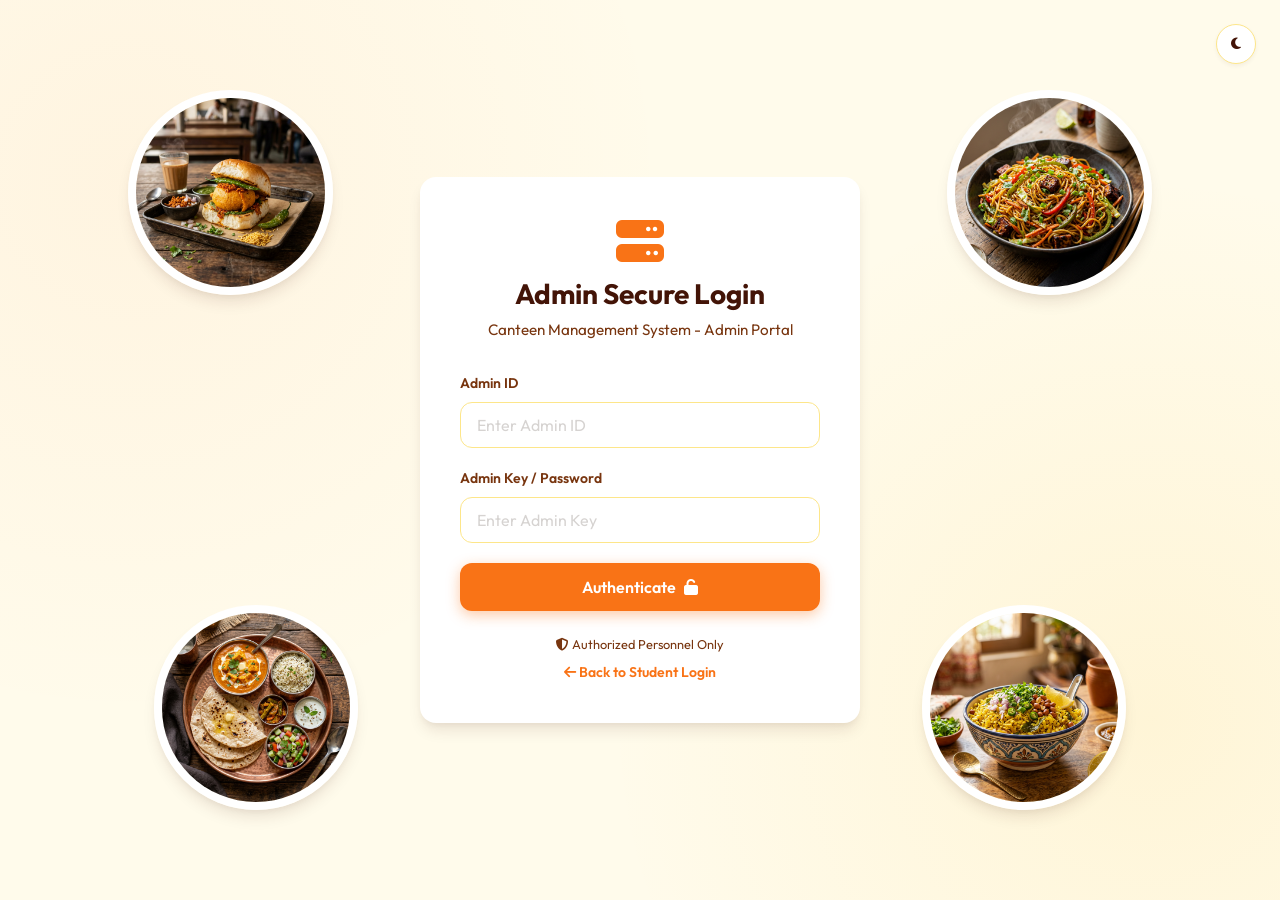
==== commit aaf15a06: "fixed timezones, live polling, and cancel lock" ====
--- a/admin-dashboard.html
+++ b/admin-dashboard.html
@@ -78,13 +78,43 @@
         <div class="admin-section animate-fade-in">
             <h2 style="margin-bottom:1.5rem;"><i class="fa-solid fa-clock" style="color:var(--primary);"></i> Canteen Operating Hours</h2>
             <div style="background:var(--background); padding:1.5rem; border-radius:var(--radius-md); display:flex; gap:1.5rem; align-items:center; flex-wrap:wrap;">
-                <div style="flex:1; min-width:200px;">
-                    <label class="form-label">Opening Time</label>
-                    <input type="time" id="canteen-open" class="form-input">
-                </div>
-                <div style="flex:1; min-width:200px;">
-                    <label class="form-label">Closing Time</label>
-                    <input type="time" id="canteen-close" class="form-input">
+                <div style="flex:1; min-width:250px;">
+                    <label class="form-label" style="display: block; margin-bottom: 0.5rem;">Opening Time</label>
+                    <div style="display:flex; gap:0.5rem; align-items:center;">
+                        <select id="open-h" class="form-input" style="padding:0.6rem; width:6rem;">
+                            <option value="1">1</option><option value="2">2</option><option value="3">3</option>
+                            <option value="4">4</option><option value="5">5</option><option value="6">6</option>
+                            <option value="7">7</option><option value="8">8</option><option value="9">9</option>
+                            <option value="10">10</option><option value="11">11</option><option value="12">12</option>
+                        </select> :
+                        <select id="open-m" class="form-input" style="padding:0.6rem; width:6rem;">
+                            <option value="00">00</option><option value="15">15</option>
+                            <option value="30">30</option><option value="45">45</option>
+                        </select>
+                        <select id="open-ampm" class="form-input" style="padding:0.6rem; width:6rem;">
+                            <option value="AM">AM</option>
+                            <option value="PM">PM</option>
+                        </select>
+                    </div>
+                </div>
+                <div style="flex:1; min-width:250px;">
+                    <label class="form-label" style="display: block; margin-bottom: 0.5rem;">Closing Time</label>
+                    <div style="display:flex; gap:0.5rem; align-items:center;">
+                        <select id="close-h" class="form-input" style="padding:0.6rem; width:6rem;">
+                            <option value="1">1</option><option value="2">2</option><option value="3">3</option>
+                            <option value="4">4</option><option value="5">5</option><option value="6">6</option>
+                            <option value="7">7</option><option value="8">8</option><option value="9">9</option>
+                            <option value="10">10</option><option value="11">11</option><option value="12">12</option>
+                        </select> :
+                        <select id="close-m" class="form-input" style="padding:0.6rem; width:6rem;">
+                            <option value="00">00</option><option value="15">15</option>
+                            <option value="30">30</option><option value="45">45</option>
+                        </select>
+                        <select id="close-ampm" class="form-input" style="padding:0.6rem; width:6rem;">
+                            <option value="AM">AM</option>
+                            <option value="PM">PM</option>
+                        </select>
+                    </div>
                 </div>
                 <div style="display:flex; align-items:flex-end;">
                     <button class="btn btn-primary" style="margin-top:auto;" onclick="saveCanteenHours()">
@@ -218,16 +248,42 @@
         // Secure Admin check
         if (typeof window.requireAdmin === 'function') requireAdmin();
 
+        async function fetchAdminOrders() {
+            try {
+                const res = await fetch('https://smart-canteen-system-hvah.onrender.com/api/admin/orders');
+                if (res.ok) {
+                    const data = await res.json();
+                    if (data.orders) {
+                        return data.orders.map(o => ({
+                            id: o.order_id,
+                            time: o.order_date,
+                            userName: o.customer_name,
+                            userType: o.customer_type,
+                            items: o.items.map(i => ({ name: i.item_name, qty: i.quantity, price: i.price })),
+                            total: o.total_amount,
+                            status: o.status
+                        }));
+                    }
+                }
+            } catch (err) {}
+            return [];
+        }
+
         async function renderAdminDashboard() {
-            const orders = window.getAllOrders ? window.getAllOrders() : [];
             const oosCount = JSON.parse(localStorage.getItem('canteen_out_of_stock') || '[]').length;
             
+            let orders = await fetchAdminOrders();
+            if (orders.length === 0 && window.getAllOrders) {
+                // Fallback to local storage if DB is entirely empty or unavailable
+                orders = window.getAllOrders();
+            }
+            
             try {
-                const res = await fetch('http://127.0.0.1:5000/api/admin/dashboard');
+                const res = await fetch('https://smart-canteen-system-hvah.onrender.com/api/admin/dashboard');
                 const data = await res.json();
-                if (data.overall) {
-                    document.getElementById('stat-revenue').innerText = `₹${data.overall.total_revenue.toFixed(2)}`;
-                    document.getElementById('stat-orders').innerText = data.overall.total_orders;
+                if (data.today) {
+                    document.getElementById('stat-revenue').innerText = `₹${data.today.total_revenue.toFixed(2)}`;
+                    document.getElementById('stat-orders').innerText = data.today.total_orders;
                 }
             } catch (err) {
                 // Fallback to local
@@ -248,7 +304,7 @@
                     <td>${order.items.map(i => `${i.qty}x ${i.name}`).join(', ')}</td>
                     <td>₹${order.total.toFixed(2)}</td>
                     <td>
-                        <select class="status-select" onchange="handleStatusChange('${order.id}', this.value)">
+                        <select class="status-select" onchange="handleStatusChange('${order.id}', this.value)" ${order.status === 'cancelled' ? 'disabled style="opacity: 0.6;"' : ''}>
                             <option value="pending" ${order.status === 'pending' ? 'selected' : ''}>Pending</option>
                             <option value="preparing" ${order.status === 'preparing' ? 'selected' : ''}>Preparing</option>
                             <option value="ready" ${order.status === 'ready' ? 'selected' : ''}>Ready</option>
@@ -282,8 +338,23 @@
             }
         }
 
-        window.handleStatusChange = function(id, val) {
-            if (window.updateOrderStatus(id, val)) renderAdminDashboard();
+        window.handleStatusChange = async function(id, val) {
+            // Check if this is a fallback local order (e.g. "ORD-1234") or a real DB order (e.g "5")
+            if (String(id).startsWith('ORD-') && window.updateOrderStatus) {
+                if (window.updateOrderStatus(id, val)) renderAdminDashboard();
+                return;
+            }
+            
+            try {
+                const res = await fetch(`https://smart-canteen-system-hvah.onrender.com/api/orders/${id}/status`, {
+                    method: 'PUT',
+                    headers: { 'Content-Type': 'application/json' },
+                    body: JSON.stringify({ status: val })
+                });
+                if (res.ok) renderAdminDashboard();
+            } catch(e) {
+                console.error("Failed to update status", e);
+            }
         }
 
         window.handleStockToggle = function(name) {
@@ -395,7 +466,7 @@
             else periodHead.innerText = 'Month';
 
             try {
-                const res = await fetch('http://127.0.0.1:5000/api/admin/dashboard');
+                const res = await fetch('https://smart-canteen-system-hvah.onrender.com/api/admin/dashboard');
                 const data = await res.json();
                 
                 if (data.monthly_sales && data.daily_sales && data.weekly_sales) {
@@ -508,15 +579,48 @@
             document.getElementById('monthly-total-revenue').innerText = `₹${totRev.toFixed(2)}`;
         }
 
-        // ---- Canteen Settings ----
+        // ---- Canteen Settings 12hr UI logic ----
+        function set12HourSelects(timeStr, prefix) {
+            if(!timeStr || !timeStr.includes(':')) return;
+            let [h, m] = timeStr.split(':');
+            let hour = parseInt(h, 10) || 0;
+            let ampm = hour >= 12 ? 'PM' : 'AM';
+            hour = hour % 12;
+            if (hour === 0) hour = 12;
+            
+            // Round minute safely down to match option buckets if slightly off
+            let nearestMin = (Math.round(parseInt(m, 10) / 15) * 15) % 60;
+            let minStr = nearestMin === 0 ? '00' : '' + nearestMin;
+
+            document.getElementById(prefix + '-h').value = hour;
+            document.getElementById(prefix + '-m').value = minStr;
+            document.getElementById(prefix + '-ampm').value = ampm;
+        }
+
+        function get24HourFromSelects(prefix) {
+            let hObj = document.getElementById(prefix + '-h');
+            let mObj = document.getElementById(prefix + '-m');
+            let amObj = document.getElementById(prefix + '-ampm');
+            if(!hObj || !mObj || !amObj) return null;
+            
+            let h = parseInt(hObj.value, 10);
+            let m = mObj.value;
+            let ampm = amObj.value;
+            
+            if (ampm === 'PM' && h !== 12) h += 12;
+            if (ampm === 'AM' && h === 12) h = 0;
+            
+            return (h < 10 ? '0'+h : h) + ':' + m;
+        }
+
         async function fetchCanteenHours() {
             try {
-                const res = await fetch('http://127.0.0.1:5000/api/settings');
+                const res = await fetch('https://smart-canteen-system-hvah.onrender.com/api/settings');
                 if (res.ok) {
                     const data = await res.json();
                     if (data.settings) {
-                        document.getElementById('canteen-open').value = data.settings.opening_time || '09:00';
-                        document.getElementById('canteen-close').value = data.settings.closing_time || '18:00';
+                        set12HourSelects(data.settings.opening_time || '09:00', 'open');
+                        set12HourSelects(data.settings.closing_time || '18:00', 'close');
                     }
                 }
             } catch (err) {
@@ -525,12 +629,12 @@
         }
 
         async function saveCanteenHours() {
-            const open = document.getElementById('canteen-open').value;
-            const close = document.getElementById('canteen-close').value;
-            if (!open || !close) { alert('Please select both opening and closing times.'); return; }
+            const open = get24HourFromSelects('open');
+            const close = get24HourFromSelects('close');
+            if (!open || !close) { alert('Please meticulously select both opening and closing times.'); return; }
             
             try {
-                const res = await fetch('http://127.0.0.1:5000/api/settings', {
+                const res = await fetch('https://smart-canteen-system-hvah.onrender.com/api/settings', {
                     method: 'PUT',
                     headers: { 'Content-Type': 'application/json' },
                     body: JSON.stringify({ settings: { opening_time: open, closing_time: close } })
@@ -550,7 +654,29 @@
             renderAdminDashboard();
             renderSalesReport();
             fetchCanteenHours();
-            if (typeof renderMenuManagement === 'function') renderMenuManagement();
+            
+            // Critical Fix: Admin portal must fetch the menu straight from the DB API instead of relying on a potentially stale or empty state JS reference.
+            fetch('https://smart-canteen-system-hvah.onrender.com/api/menu')
+                .then(res => res.json())
+                .then(data => {
+                    if (data.menu) {
+                        window.menuItems = data.menu.map(item => ({
+                            id: item.item_id,
+                            name: item.item_name,
+                            price: item.price,
+                            type: (item.type || 'veg').toLowerCase(),
+                            category: item.category,
+                            img: item.image_url,
+                            desc: item.item_name + ' - ' + (item.category || 'Delicious food')
+                        }));
+                    }
+                    if (typeof renderMenuManagement === 'function') renderMenuManagement();
+                })
+                .catch(err => {
+                    console.error("Failed to load backend DB menu for Admin! Using local cache.", err);
+                    if (typeof renderMenuManagement === 'function') renderMenuManagement();
+                });
+            
         });
     </script>
     <script src="script.js"></script>
